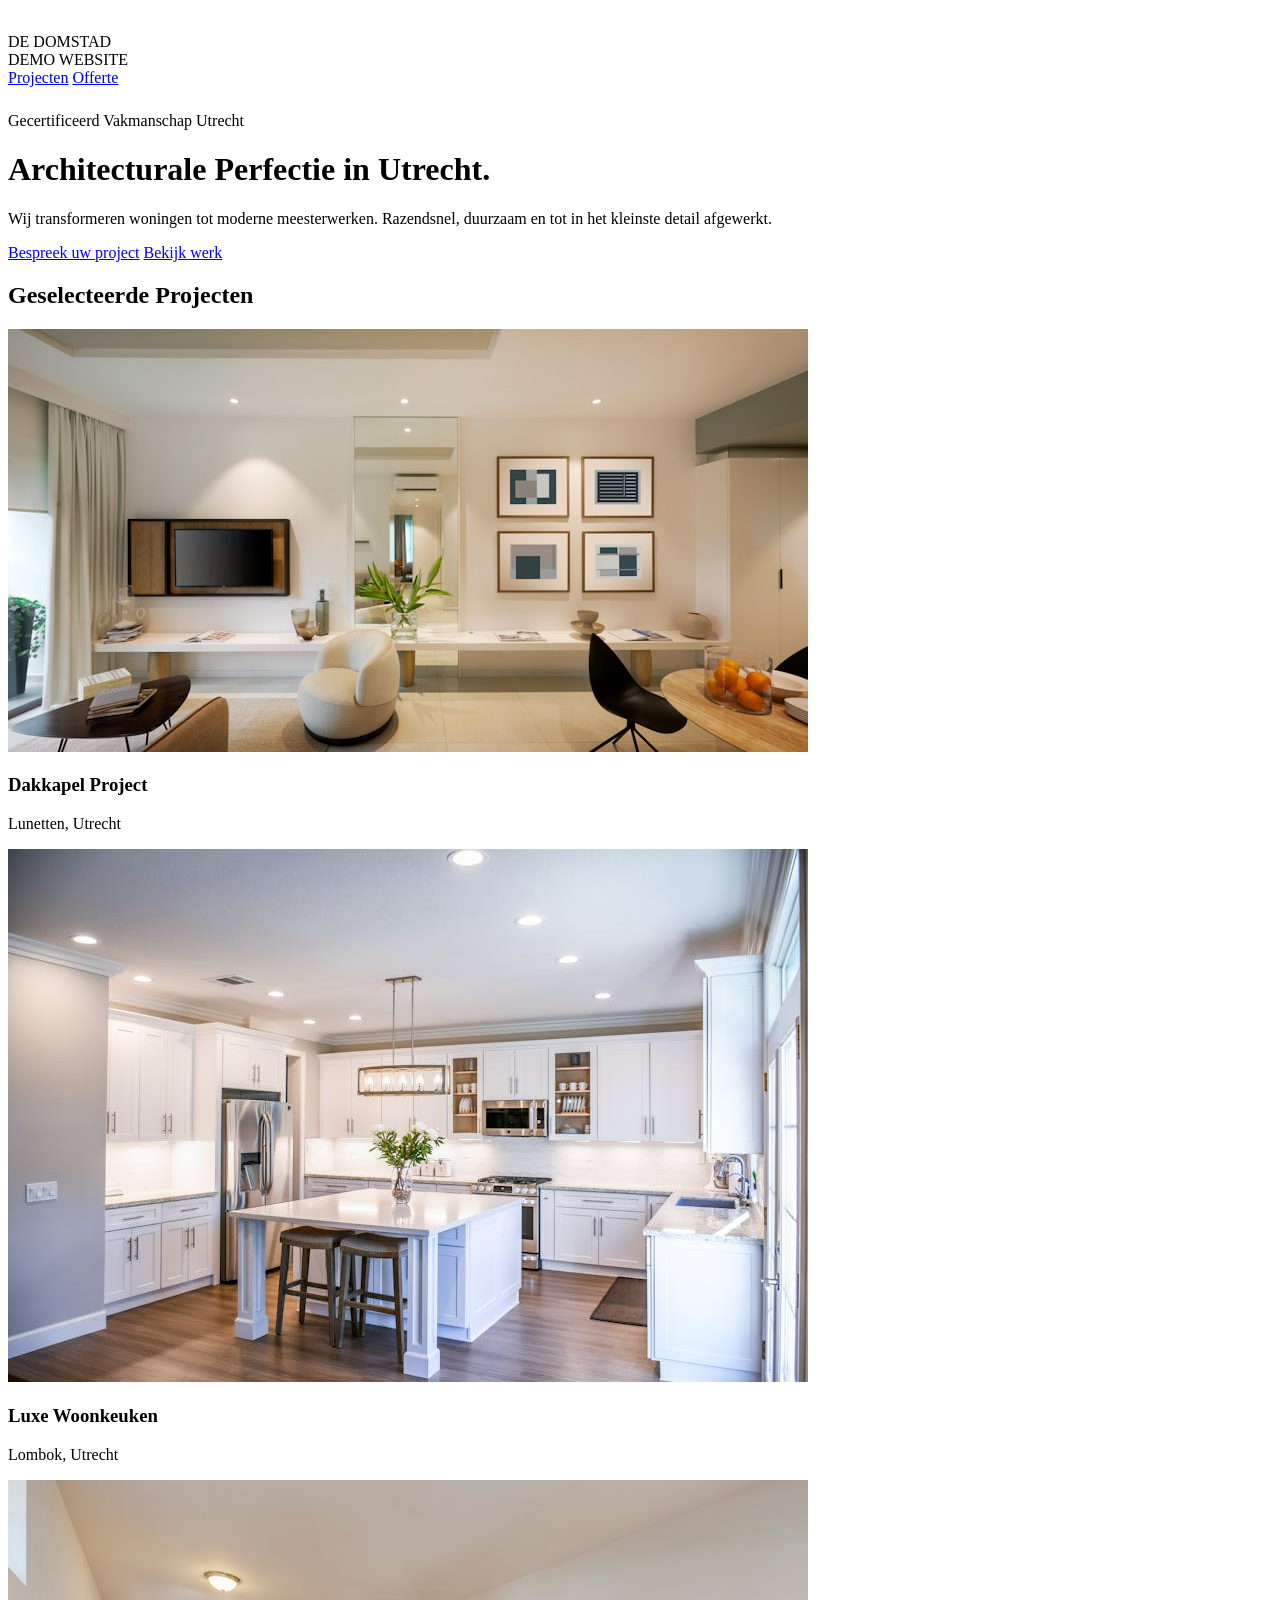
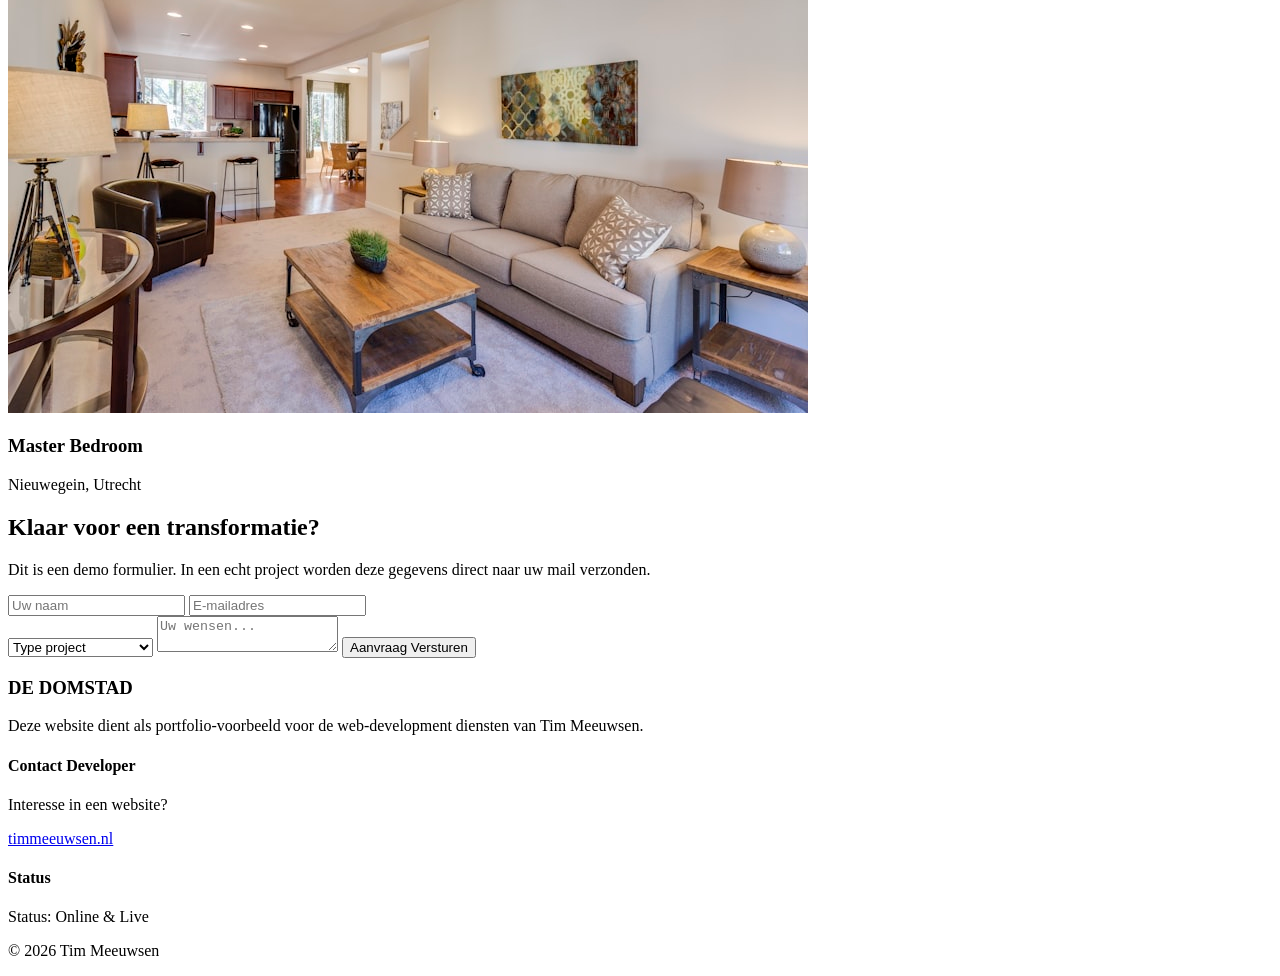
==== demo/index.html @ 6746caf5 "Update index.html" ====
<!DOCTYPE html>
<html lang="nl">
<head>
    <meta charset="UTF-8">
    <meta name="viewport" content="width=device-width, initial-scale=1.0">
    <title>DEMO | Bouwbedrijf De Domstad - Realisatie door Tim Meeuwsen</title>
    <link rel="stylesheet" href="./css/style.css">
    <link href="https://fonts.googleapis.com/css2?family=Inter:wght@300;400;600;700;900&display=swap" rel="stylesheet">
</head>
<body>

    <nav class="navbar" id="main-nav">
        <div class="container navbar-container">
            <div class="logo-wrapper">
                <div class="logo">DE <span>DOMSTAD</span></div>
                <span class="demo-badge">DEMO WEBSITE</span>
            </div>
            <div class="nav-links">
                <a href="#projecten">Projecten</a>
                <a href="#contact" class="btn-small-nav">Offerte</a>
            </div>
        </div>
    </nav>

    <header class="hero">
        <div class="hero-overlay"></div>
        <div class="container hero-content">
            <div class="glass-card">
                <div class="quality-tag">Gecertificeerd Vakmanschap Utrecht</div>
                <h1>Architecturale <span>Perfectie</span> in Utrecht.</h1>
                <p>Wij transformeren woningen tot moderne meesterwerken. Razendsnel, duurzaam en tot in het kleinste detail afgewerkt.</p>
                <div class="cta-wrapper">
                    <a href="#contact" class="btn-main">Bespreek uw project</a>
                    <a href="#projecten" class="btn-sub">Bekijk werk</a>
                </div>
            </div>
        </div>
    </header>

    <main class="container">
        <section id="projecten" class="section">
            <h2 class="section-title">Geselecteerde Projecten</h2>
            <div class="gallery-grid">
                <div class="project-card">
                    <div class="img-wrapper">
                        <img src="img/photo-1628592102751-ba83b0314276.jpeg" alt="Dakkapel project">
                    </div>
                    <div class="project-info">
                        <h3>Dakkapel Project</h3>
                        <p>Lunetten, Utrecht</p>
                    </div>
                </div>
                <div class="project-card">
                    <div class="img-wrapper">
                        <img src="img/pexels-photo-2724748.jpeg" alt="Luxe woonkeuken">
                    </div>
                    <div class="project-info">
                        <h3>Luxe Woonkeuken</h3>
                        <p>Lombok, Utrecht</p>
                    </div>
                </div>
                <div class="project-card">
                    <div class="img-wrapper">
                        <img src="img/photo-1560185127-6ed189bf02f4.jpeg" alt="Master bedroom">
                    </div>
                    <div class="project-info">
                        <h3>Master Bedroom</h3>
                        <p>Nieuwegein, Utrecht</p>
                    </div>
                </div>
            </div>
        </section>
    </main>

    <section id="contact" class="contact-section">
        <div class="container">
            <div class="contact-grid">
                <div class="contact-text">
                    <h2>Klaar voor een <span>transformatie</span>?</h2>
                    <p>Dit is een demo formulier. In een echt project worden deze gegevens direct naar uw mail verzonden.</p>
                </div>
                <form class="pro-form">
                    <div class="form-group-row">
                        <input type="text" placeholder="Uw naam" required>
                        <input type="email" placeholder="E-mailadres" required>
                    </div>
                    <select required>
                        <option value="">Type project</option>
                        <option value="renovatie">Complete Renovatie</option>
                        <option value="aanbouw">Aanbouw / Dakkapel</option>
                    </select>
                    <textarea placeholder="Uw wensen..."></textarea>
                    <button type="submit" class="btn-submit">Aanvraag Versturen</button>
                </form>
            </div>
        </div>
    </section>

    <footer class="main-footer">
        <div class="container footer-grid">
            <div class="footer-logo">
                <h3>DE <span>DOMSTAD</span></h3>
                <p>Deze website dient als portfolio-voorbeeld voor de web-development diensten van Tim Meeuwsen.</p>
            </div>
            <div class="footer-contact">
                <h4>Contact Developer</h4>
                <p>Interesse in een website?</p>
                <a href="https://timmeeuwsen.nl" class="footer-link">timmeeuwsen.nl</a>
            </div>
            <div class="footer-legal">
                <h4>Status</h4>
                <p>Status: <span style="color: var(--primary);">Online & Live</span></p>
                <p>&copy; 2026 Tim Meeuwsen</p>
            </div>
        </div>
    </footer>

    <script src="script.js"></script>
</body>
</html>
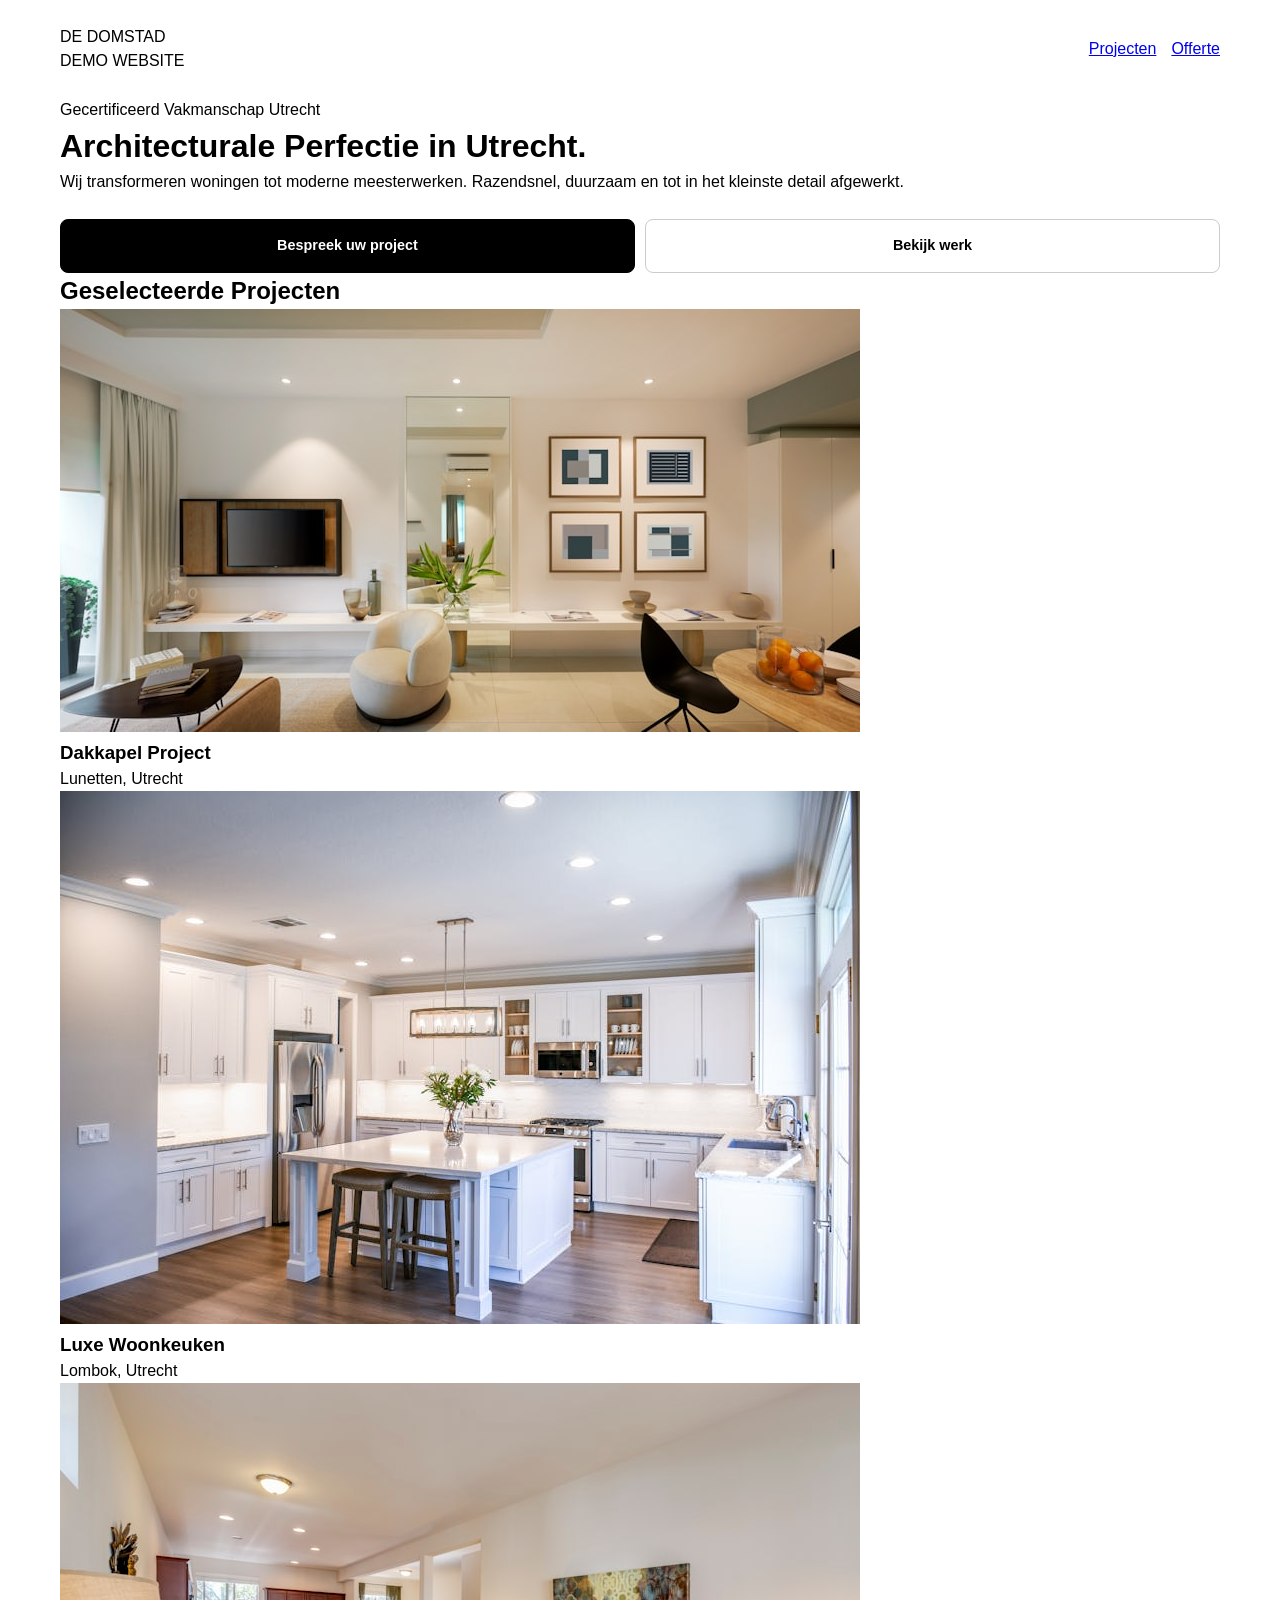
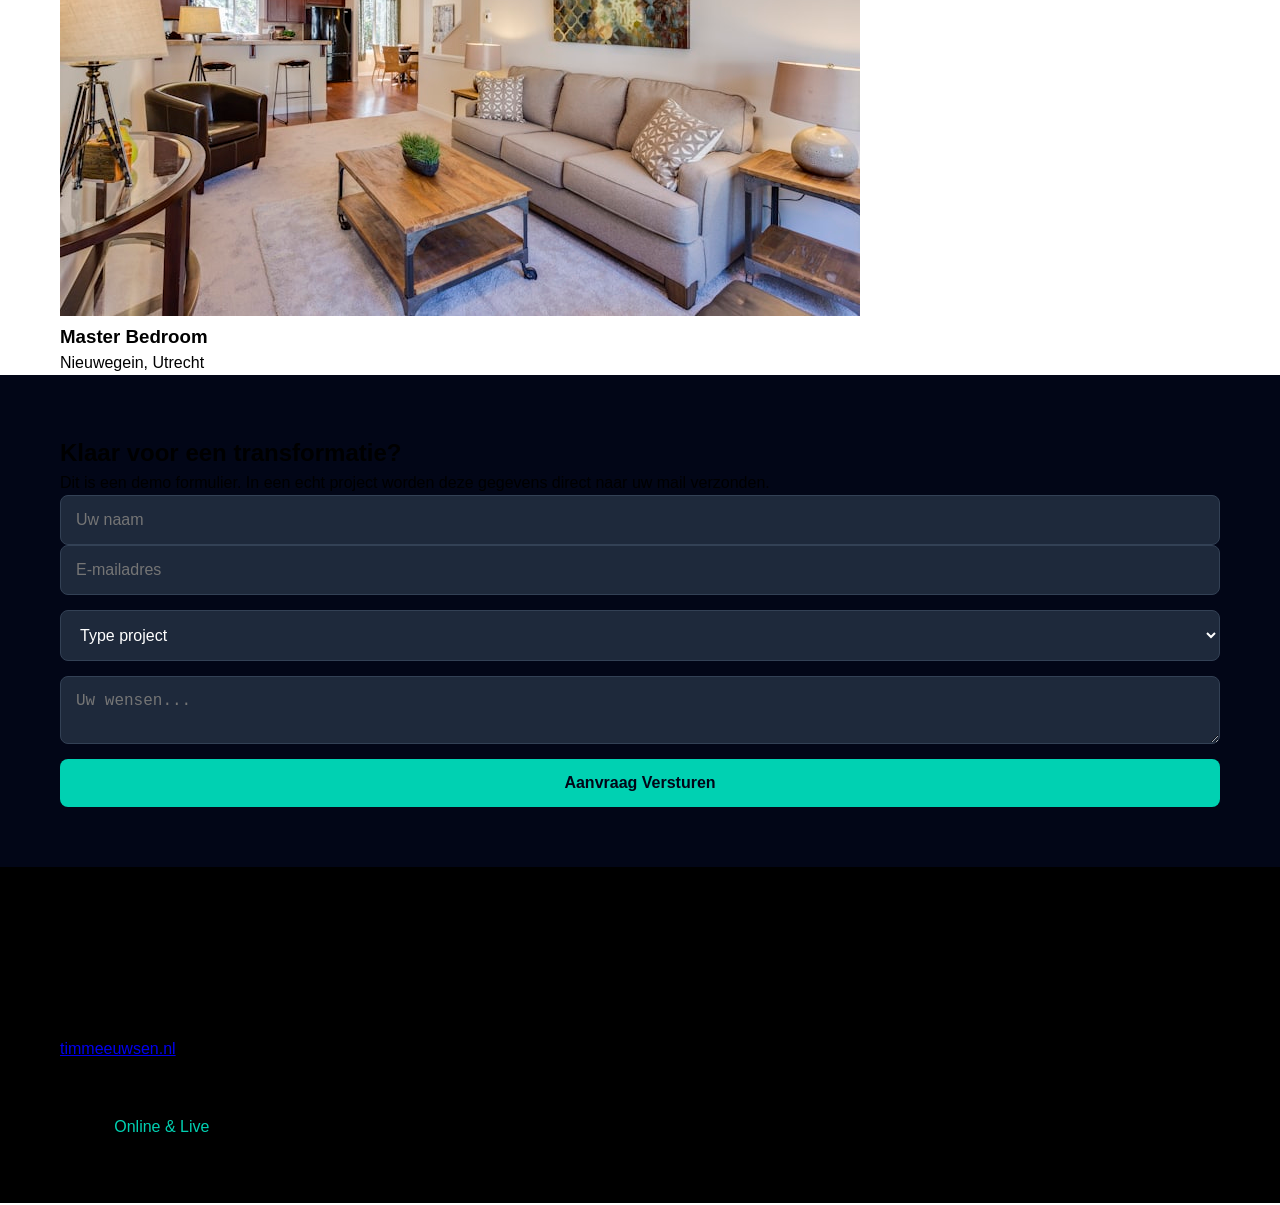
==== commit 6c744753: "Update index.html" ====
--- a/demo/index.html
+++ b/demo/index.html
@@ -4,7 +4,7 @@
     <meta charset="UTF-8">
     <meta name="viewport" content="width=device-width, initial-scale=1.0">
     <title>DEMO | Bouwbedrijf De Domstad - Realisatie door Tim Meeuwsen</title>
-    <link rel="stylesheet" href="./css/style.css">
+    <link rel="stylesheet" href="style.css">
     <link href="https://fonts.googleapis.com/css2?family=Inter:wght@300;400;600;700;900&display=swap" rel="stylesheet">
 </head>
 <body>
--- a/demo/style.css
+++ b/demo/style.css
@@ -0,0 +1,168 @@
+/* DEFINITIEVE FIX - DE DOMSTAD 
+   Opgelost: Alignment rechts, Overlappende menu-items, Button overflow
+*/
+
+:root {
+    --primary: #00d1b2;
+    --dark: #0f172a;
+    --darker: #020617;
+    --white: #ffffff;
+    --gray: #64748b;
+}
+
+/* 1. FORCEER BOX-MODEL */
+* { 
+    box-sizing: border-box !important; 
+    margin: 0; 
+    padding: 0; 
+}
+
+html, body {
+    width: 100%;
+    overflow-x: hidden; /* ABSOLUUT NODIG tegen die rechterkant-kieren */
+    -webkit-text-size-adjust: 100%;
+}
+
+body {
+    font-family: 'Inter', sans-serif;
+    line-height: 1.5;
+}
+
+.container {
+    width: 100%;
+    max-width: 1200px;
+    margin: 0 auto;
+    padding: 0 20px; /* Veilige marges */
+}
+
+/* 2. NAVBAR FIX (Geen overlapping meer) */
+.navbar {
+    width: 100%;
+    padding: 20px 0;
+    position: relative;
+    z-index: 1000;
+}
+
+.navbar-container {
+    display: flex;
+    justify-content: space-between;
+    align-items: center;
+    flex-wrap: wrap; /* Laat items zakken als het niet past */
+}
+
+.logo-wrapper {
+    flex: 1;
+}
+
+.nav-links {
+    display: flex;
+    gap: 15px;
+    align-items: center;
+}
+
+/* 3. HERO BUTTONS FIX (Screenshots) */
+.cta-wrapper {
+    display: flex;
+    gap: 10px;
+    justify-content: center;
+    margin-top: 25px;
+    width: 100%;
+}
+
+.btn-main, .btn-sub {
+    flex: 1; /* Zorgt dat ze op desktop even groot zijn */
+    text-align: center;
+    padding: 15px 20px;
+    border-radius: 8px;
+    font-weight: 700;
+    text-decoration: none;
+    font-size: 0.9rem;
+    white-space: nowrap; /* Voorkomt dat tekst binnen de knop afbreekt */
+}
+
+.btn-main { background: #000; color: #fff; border: 1px solid #000; }
+.btn-sub { background: #fff; color: #000; border: 1px solid #ccc; }
+
+/* 4. FORMULIER ALIGNMENT FIX */
+.contact-section {
+    width: 100%;
+    background: var(--darker);
+    padding: 60px 0;
+}
+
+.pro-form {
+    width: 100%;
+    display: flex;
+    flex-direction: column;
+    gap: 15px;
+}
+
+/* Velden forceer binnen scherm */
+.pro-form input, 
+.pro-form select, 
+.pro-form textarea, 
+.btn-submit {
+    width: 100% !important;
+    max-width: 100%;
+    padding: 15px;
+    border-radius: 8px;
+    border: 1px solid #334155;
+    background: #1e293b;
+    color: #fff;
+    font-size: 1rem;
+    display: block;
+}
+
+.btn-submit {
+    background: var(--primary);
+    color: var(--darker);
+    border: none;
+    font-weight: 800;
+    cursor: pointer;
+}
+
+/* 5. MOBIEL SPECIFIEK (DIT FIXT DE SCREENSHOTS) */
+@media (max-width: 768px) {
+    /* Navbar bovenin uit elkaar trekken */
+    .nav-links {
+        margin-top: 15px;
+        width: 100%;
+        justify-content: flex-start;
+        gap: 20px;
+    }
+
+    /* Knoppen onder elkaar op mobiel zodat ze niet uitsteken */
+    .cta-wrapper {
+        flex-direction: column;
+    }
+
+    .btn-main, .btn-sub {
+        width: 100%;
+        flex: none;
+    }
+
+    /* Formulier koppen fix */
+    .contact-text h2 {
+        font-size: 2.2rem !important;
+        margin-bottom: 15px;
+    }
+
+    .form-group-row {
+        display: flex;
+        flex-direction: column;
+        gap: 15px;
+    }
+}
+
+/* Footer Fix */
+.main-footer {
+    background: #000;
+    padding: 40px 20px;
+}
+
+.footer-grid {
+    display: flex;
+    flex-direction: column;
+    gap: 30px;
+    text-align: left;
+}
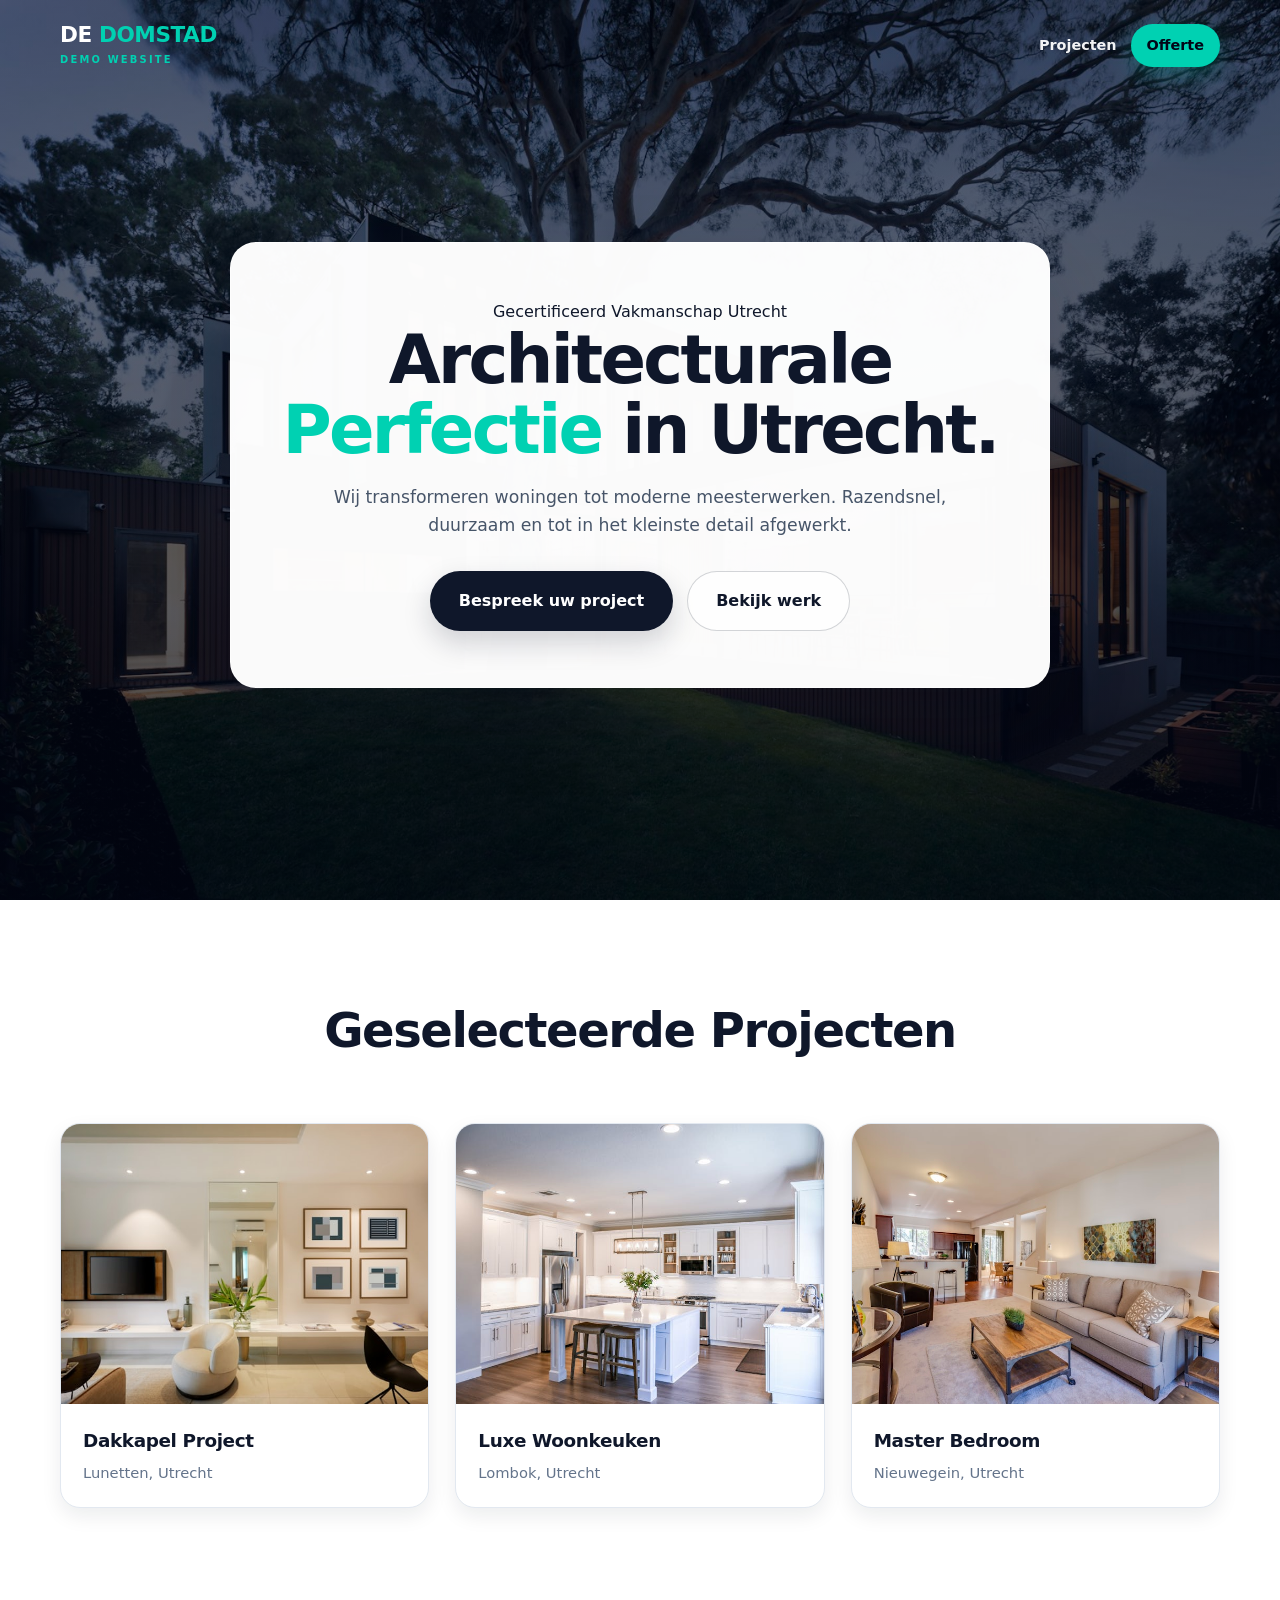
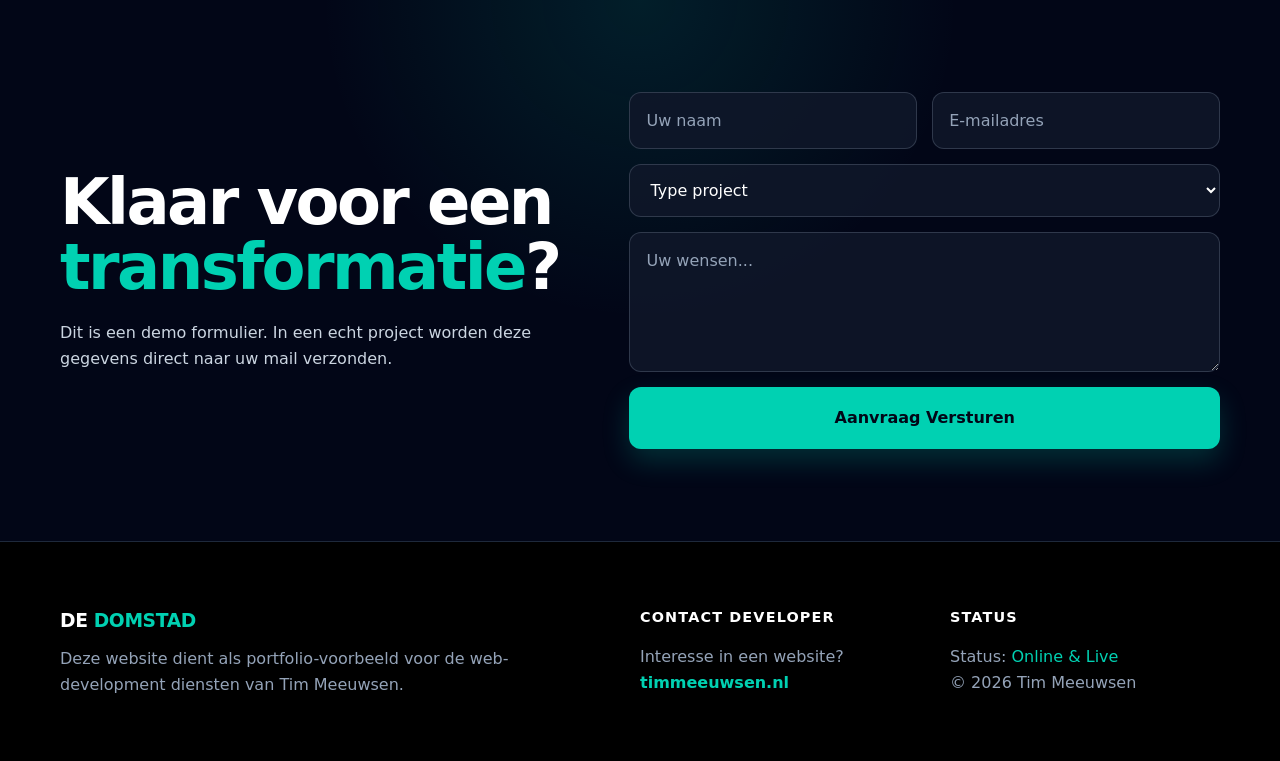
==== commit c23cf088: "Update index.html" ====
--- a/demo/index.html
+++ b/demo/index.html
@@ -113,8 +113,5 @@
                 <p>&copy; 2026 Tim Meeuwsen</p>
             </div>
         </div>
-    </footer>
-
-    <script src="script.js"></script>
 </body>
 </html>
--- a/demo/style.css
+++ b/demo/style.css
@@ -1,168 +1,541 @@
-/* DEFINITIEVE FIX - DE DOMSTAD 
-   Opgelost: Alignment rechts, Overlappende menu-items, Button overflow
+/* BOUWBEDRIJF DE DOMSTAD - PREMIUM CSS
+   Design door: Tim Meeuwsen
 */
 
+/* 1. VARIABELEN */
 :root {
-    --primary: #00d1b2;
-    --dark: #0f172a;
-    --darker: #020617;
-    --white: #ffffff;
-    --gray: #64748b;
-}
-
-/* 1. FORCEER BOX-MODEL */
-* { 
-    box-sizing: border-box !important; 
-    margin: 0; 
-    padding: 0; 
-}
-
-html, body {
+  --primary: #00d1b2;
+  --primary-dark: #00b39c;
+  --dark: #0f172a;
+  --darker: #020617;
+  --white: #ffffff;
+  --gray: #64748b;
+  --light-bg: #f8fafc;
+  --border: #e2e8f0;
+  --shadow-sm: 0 8px 20px rgba(15, 23, 42, 0.08);
+  --shadow-md: 0 16px 40px rgba(15, 23, 42, 0.12);
+  --shadow-lg: 0 30px 80px rgba(15, 23, 42, 0.18);
+  --radius: 18px;
+}
+
+/* 2. RESET & BASIS */
+* {
+  box-sizing: border-box;
+  margin: 0;
+  padding: 0;
+  scroll-behavior: smooth;
+}
+
+html {
+  overflow-x: hidden;
+}
+
+body {
+  font-family: 'Inter', system-ui, -apple-system, BlinkMacSystemFont, 'Segoe UI', sans-serif;
+  color: var(--dark);
+  line-height: 1.6;
+  background: var(--white);
+  overflow-x: hidden;
+  width: 100%;
+  -webkit-font-smoothing: antialiased;
+  text-rendering: optimizeLegibility;
+}
+
+img {
+  display: block;
+  max-width: 100%;
+}
+
+a {
+  color: inherit;
+  text-decoration: none;
+}
+
+button,
+input,
+select,
+textarea {
+  font: inherit;
+}
+
+.container {
+  max-width: 1200px;
+  margin: 0 auto;
+  padding: 0 20px;
+  width: 100%;
+}
+
+/* 3. NAVBAR */
+.navbar {
+  position: absolute;
+  top: 0;
+  left: 0;
+  width: 100%;
+  z-index: 100;
+  padding: 24px 0;
+}
+
+.navbar-container {
+  display: flex;
+  justify-content: space-between;
+  align-items: center;
+  gap: 20px;
+}
+
+.logo {
+  font-weight: 900;
+  font-size: 1.35rem;
+  color: var(--white);
+  line-height: 1;
+  letter-spacing: -0.02em;
+}
+
+.logo span {
+  color: var(--primary);
+}
+
+.demo-badge {
+  font-size: 0.62rem;
+  color: var(--primary);
+  font-weight: 900;
+  letter-spacing: 2.2px;
+  display: block;
+  margin-top: 6px;
+  text-transform: uppercase;
+}
+
+.nav-links {
+  display: flex;
+  align-items: center;
+  gap: 14px;
+}
+
+.nav-links a {
+  text-decoration: none;
+  color: rgba(255, 255, 255, 0.95);
+  font-weight: 600;
+  font-size: 0.9rem;
+  transition: 0.25s ease;
+}
+
+.nav-links a:hover {
+  color: var(--primary);
+}
+
+.btn-small-nav {
+  background: var(--primary);
+  color: var(--darker) !important;
+  padding: 10px 16px;
+  border-radius: 999px;
+  box-shadow: 0 8px 24px rgba(0, 209, 178, 0.25);
+}
+
+.btn-small-nav:hover {
+  background: #3bf0d3;
+  transform: translateY(-1px);
+}
+
+/* 4. HERO */
+.hero {
+  min-height: 100vh;
+  background: url('img/photo-1600585154340-be6161a56a0c.jpeg') center/cover no-repeat;
+  display: flex;
+  align-items: center;
+  justify-content: center;
+  position: relative;
+  width: 100%;
+  isolation: isolate;
+  padding-top: 90px;
+  padding-bottom: 60px;
+}
+
+.hero::after {
+  content: "";
+  position: absolute;
+  inset: 0;
+  background:
+    linear-gradient(180deg, rgba(2, 6, 23, 0.45), rgba(2, 6, 23, 0.65)),
+    linear-gradient(135deg, rgba(0, 0, 0, 0.12), rgba(0, 0, 0, 0.25));
+  z-index: 1;
+}
+
+.glass-card {
+  position: relative;
+  z-index: 2;
+  background: rgba(255, 255, 255, 0.98);
+  padding: 56px 34px;
+  border-radius: 26px;
+  max-width: 820px;
+  width: calc(100% - 40px);
+  text-align: center;
+  box-shadow: var(--shadow-lg);
+  border: 1px solid rgba(255, 255, 255, 0.45);
+  margin: 0 auto;
+}
+
+h1 {
+  font-size: clamp(2.2rem, 7vw, 4.2rem);
+  line-height: 1.05;
+  margin-bottom: 18px;
+  font-weight: 900;
+  letter-spacing: -0.04em;
+}
+
+h1 span {
+  color: var(--primary);
+}
+
+.hero p {
+  color: #475569;
+  margin-bottom: 32px;
+  font-size: 1.08rem;
+  max-width: 60ch;
+  margin-left: auto;
+  margin-right: auto;
+}
+
+/* 5. CTA BUTTONS */
+.cta-wrapper {
+  display: flex;
+  gap: 14px;
+  justify-content: center;
+  flex-wrap: wrap;
+}
+
+.btn-main,
+.btn-sub {
+  padding: 16px 28px;
+  border-radius: 999px;
+  font-weight: 800;
+  text-decoration: none;
+  transition: 0.25s ease;
+  display: inline-flex;
+  align-items: center;
+  justify-content: center;
+  min-height: 54px;
+}
+
+.btn-main {
+  background: var(--dark);
+  color: white;
+  border: 1px solid transparent;
+  box-shadow: 0 12px 28px rgba(15, 23, 42, 0.18);
+}
+
+.btn-main:hover {
+  transform: translateY(-2px);
+  background: #111c35;
+}
+
+.btn-sub {
+  border: 1.5px solid rgba(15, 23, 42, 0.18);
+  color: var(--dark);
+  background: rgba(255, 255, 255, 0.75);
+}
+
+.btn-sub:hover {
+  transform: translateY(-2px);
+  border-color: var(--dark);
+  background: rgba(255, 255, 255, 0.95);
+}
+
+/* 6. SECTIES */
+.section {
+  padding: 92px 0;
+}
+
+.section:nth-child(even) {
+  background: var(--light-bg);
+}
+
+.section-title {
+  text-align: center;
+  font-size: clamp(2rem, 4vw, 3rem);
+  font-weight: 900;
+  margin-bottom: 54px;
+  letter-spacing: -0.03em;
+}
+
+/* 7. PROJECT GALLERY */
+.gallery-grid {
+  display: grid;
+  grid-template-columns: repeat(3, 1fr);
+  gap: 26px;
+}
+
+.project-card {
+  background: var(--white);
+  border-radius: 20px;
+  overflow: hidden;
+  box-shadow: var(--shadow-sm);
+  border: 1px solid var(--border);
+  transition: transform 0.28s ease, box-shadow 0.28s ease;
+}
+
+.project-card:hover {
+  transform: translateY(-6px);
+  box-shadow: var(--shadow-md);
+}
+
+.img-wrapper {
+  overflow: hidden;
+}
+
+.img-wrapper img {
+  width: 100%;
+  height: 280px;
+  object-fit: cover;
+  transition: transform 0.4s ease;
+}
+
+.project-card:hover .img-wrapper img {
+  transform: scale(1.05);
+}
+
+.project-info {
+  padding: 22px;
+}
+
+.project-info h3 {
+  font-size: 1.15rem;
+  font-weight: 850;
+  margin-bottom: 6px;
+  letter-spacing: -0.02em;
+}
+
+.project-info p {
+  color: var(--gray);
+  font-size: 0.92rem;
+}
+
+/* 8. CONTACT */
+.contact-section {
+  background:
+    radial-gradient(circle at top, rgba(0, 209, 178, 0.12), transparent 38%),
+    var(--darker);
+  color: var(--white);
+  padding: 92px 0;
+  width: 100%;
+}
+
+.contact-grid {
+  display: grid;
+  grid-template-columns: 1fr 1.15fr;
+  gap: 56px;
+  align-items: center;
+}
+
+.contact-text h2 {
+  font-size: clamp(2.2rem, 5vw, 4rem);
+  font-weight: 900;
+  line-height: 1.02;
+  margin-bottom: 20px;
+  letter-spacing: -0.04em;
+}
+
+.contact-text h2 span {
+  color: var(--primary);
+}
+
+.contact-text p {
+  color: #cbd5e1;
+  max-width: 56ch;
+}
+
+.pro-form {
+  display: flex;
+  flex-direction: column;
+  gap: 15px;
+  width: 100%;
+}
+
+.form-group-row {
+  display: grid;
+  grid-template-columns: 1fr 1fr;
+  gap: 15px;
+}
+
+.pro-form input,
+.pro-form select,
+.pro-form textarea {
+  background: rgba(15, 23, 42, 0.88);
+  border: 1px solid rgba(148, 163, 184, 0.25);
+  padding: 15px 16px;
+  border-radius: 12px;
+  color: white;
+  font-size: 1rem;
+  width: 100%;
+  outline: none;
+  transition: 0.2s ease;
+}
+
+.pro-form input::placeholder,
+.pro-form textarea::placeholder {
+  color: #94a3b8;
+}
+
+.pro-form input:focus,
+.pro-form select:focus,
+.pro-form textarea:focus {
+  border-color: var(--primary);
+  box-shadow: 0 0 0 4px rgba(0, 209, 178, 0.12);
+}
+
+.pro-form textarea {
+  min-height: 140px;
+  resize: vertical;
+}
+
+.btn-submit {
+  background: var(--primary);
+  color: var(--darker);
+  border: none;
+  padding: 18px 20px;
+  border-radius: 12px;
+  font-weight: 900;
+  cursor: pointer;
+  font-size: 1rem;
+  transition: 0.25s ease;
+  box-shadow: 0 12px 28px rgba(0, 209, 178, 0.2);
+}
+
+.btn-submit:hover {
+  transform: translateY(-2px);
+  background: #3bf0d3;
+}
+
+/* 9. FOOTER */
+.main-footer {
+  background: #000;
+  color: #94a3b8;
+  padding: 64px 0;
+  border-top: 1px solid #1e293b;
+}
+
+.footer-grid {
+  display: grid;
+  grid-template-columns: 2fr 1fr 1fr;
+  gap: 40px;
+}
+
+.footer-logo h3 {
+  color: white;
+  font-weight: 900;
+  margin-bottom: 10px;
+  letter-spacing: -0.02em;
+}
+
+.footer-logo h3 span {
+  color: var(--primary);
+}
+
+.main-footer h4 {
+  color: white;
+  margin-bottom: 15px;
+  font-size: 0.9rem;
+  text-transform: uppercase;
+  letter-spacing: 0.08em;
+}
+
+.footer-link {
+  color: var(--primary);
+  text-decoration: none;
+  font-weight: 700;
+  transition: 0.2s ease;
+}
+
+.footer-link:hover {
+  color: #3bf0d3;
+}
+
+/* 10. RESPONSIVE */
+@media (max-width: 1024px) {
+  .gallery-grid {
+    grid-template-columns: repeat(2, 1fr);
+  }
+
+  .contact-grid {
+    grid-template-columns: 1fr;
+  }
+}
+
+@media (max-width: 768px) {
+  .navbar {
+    padding: 18px 0 26px;
+  }
+
+  .navbar-container {
+    align-items: flex-start;
+  }
+
+  .nav-links {
+    display: flex;
+    align-items: center;
+    gap: 12px;
+    padding-bottom: 14px;
+    flex-wrap: wrap;
+    justify-content: flex-end;
+  }
+
+  .nav-links a:not(.btn-small-nav) {
+    display: none;
+  }
+
+  .nav-links .btn-small-nav {
+    display: inline-flex;
+  }
+
+  .hero {
+    background-position: 75% center;
+    min-height: 92vh;
+    padding-top: 120px;
+    padding-bottom: 40px;
+  }
+
+  .glass-card {
+    padding: 38px 22px;
+    border-radius: 22px;
+    width: calc(100% - 24px);
+  }
+
+  .cta-wrapper {
+    flex-direction: column;
     width: 100%;
-    overflow-x: hidden; /* ABSOLUUT NODIG tegen die rechterkant-kieren */
-    -webkit-text-size-adjust: 100%;
-}
-
-body {
-    font-family: 'Inter', sans-serif;
-    line-height: 1.5;
-}
-
-.container {
+  }
+
+  .btn-main,
+  .btn-sub {
     width: 100%;
-    max-width: 1200px;
-    margin: 0 auto;
-    padding: 0 20px; /* Veilige marges */
-}
-
-/* 2. NAVBAR FIX (Geen overlapping meer) */
-.navbar {
-    width: 100%;
-    padding: 20px 0;
-    position: relative;
-    z-index: 1000;
-}
-
-.navbar-container {
-    display: flex;
-    justify-content: space-between;
-    align-items: center;
-    flex-wrap: wrap; /* Laat items zakken als het niet past */
-}
-
-.logo-wrapper {
-    flex: 1;
-}
-
-.nav-links {
-    display: flex;
-    gap: 15px;
-    align-items: center;
-}
-
-/* 3. HERO BUTTONS FIX (Screenshots) */
-.cta-wrapper {
-    display: flex;
-    gap: 10px;
-    justify-content: center;
-    margin-top: 25px;
-    width: 100%;
-}
-
-.btn-main, .btn-sub {
-    flex: 1; /* Zorgt dat ze op desktop even groot zijn */
-    text-align: center;
-    padding: 15px 20px;
-    border-radius: 8px;
-    font-weight: 700;
-    text-decoration: none;
-    font-size: 0.9rem;
-    white-space: nowrap; /* Voorkomt dat tekst binnen de knop afbreekt */
-}
-
-.btn-main { background: #000; color: #fff; border: 1px solid #000; }
-.btn-sub { background: #fff; color: #000; border: 1px solid #ccc; }
-
-/* 4. FORMULIER ALIGNMENT FIX */
-.contact-section {
-    width: 100%;
-    background: var(--darker);
-    padding: 60px 0;
-}
-
-.pro-form {
-    width: 100%;
-    display: flex;
-    flex-direction: column;
-    gap: 15px;
-}
-
-/* Velden forceer binnen scherm */
-.pro-form input, 
-.pro-form select, 
-.pro-form textarea, 
-.btn-submit {
-    width: 100% !important;
-    max-width: 100%;
-    padding: 15px;
-    border-radius: 8px;
-    border: 1px solid #334155;
-    background: #1e293b;
-    color: #fff;
-    font-size: 1rem;
-    display: block;
-}
-
-.btn-submit {
-    background: var(--primary);
-    color: var(--darker);
-    border: none;
-    font-weight: 800;
-    cursor: pointer;
-}
-
-/* 5. MOBIEL SPECIFIEK (DIT FIXT DE SCREENSHOTS) */
-@media (max-width: 768px) {
-    /* Navbar bovenin uit elkaar trekken */
-    .nav-links {
-        margin-top: 15px;
-        width: 100%;
-        justify-content: flex-start;
-        gap: 20px;
-    }
-
-    /* Knoppen onder elkaar op mobiel zodat ze niet uitsteken */
-    .cta-wrapper {
-        flex-direction: column;
-    }
-
-    .btn-main, .btn-sub {
-        width: 100%;
-        flex: none;
-    }
-
-    /* Formulier koppen fix */
-    .contact-text h2 {
-        font-size: 2.2rem !important;
-        margin-bottom: 15px;
-    }
-
-    .form-group-row {
-        display: flex;
-        flex-direction: column;
-        gap: 15px;
-    }
-}
-
-/* Footer Fix */
-.main-footer {
-    background: #000;
-    padding: 40px 20px;
-}
-
-.footer-grid {
-    display: flex;
-    flex-direction: column;
-    gap: 30px;
+  }
+
+  .gallery-grid {
+    grid-template-columns: 1fr;
+  }
+
+  .form-group-row {
+    grid-template-columns: 1fr;
+  }
+
+  .footer-grid {
+    grid-template-columns: 1fr;
     text-align: left;
-}
+  }
+
+  .section {
+    padding: 72px 0;
+  }
+
+  .section-title {
+    margin-bottom: 34px;
+  }
+}
+
+/* 11. TOEGANKELIJKHEID */
+a:focus-visible,
+button:focus-visible,
+input:focus-visible,
+select:focus-visible,
+textarea:focus-visible {
+  outline: 3px solid rgba(0, 209, 178, 0.45);
+  outline-offset: 3px;
+}
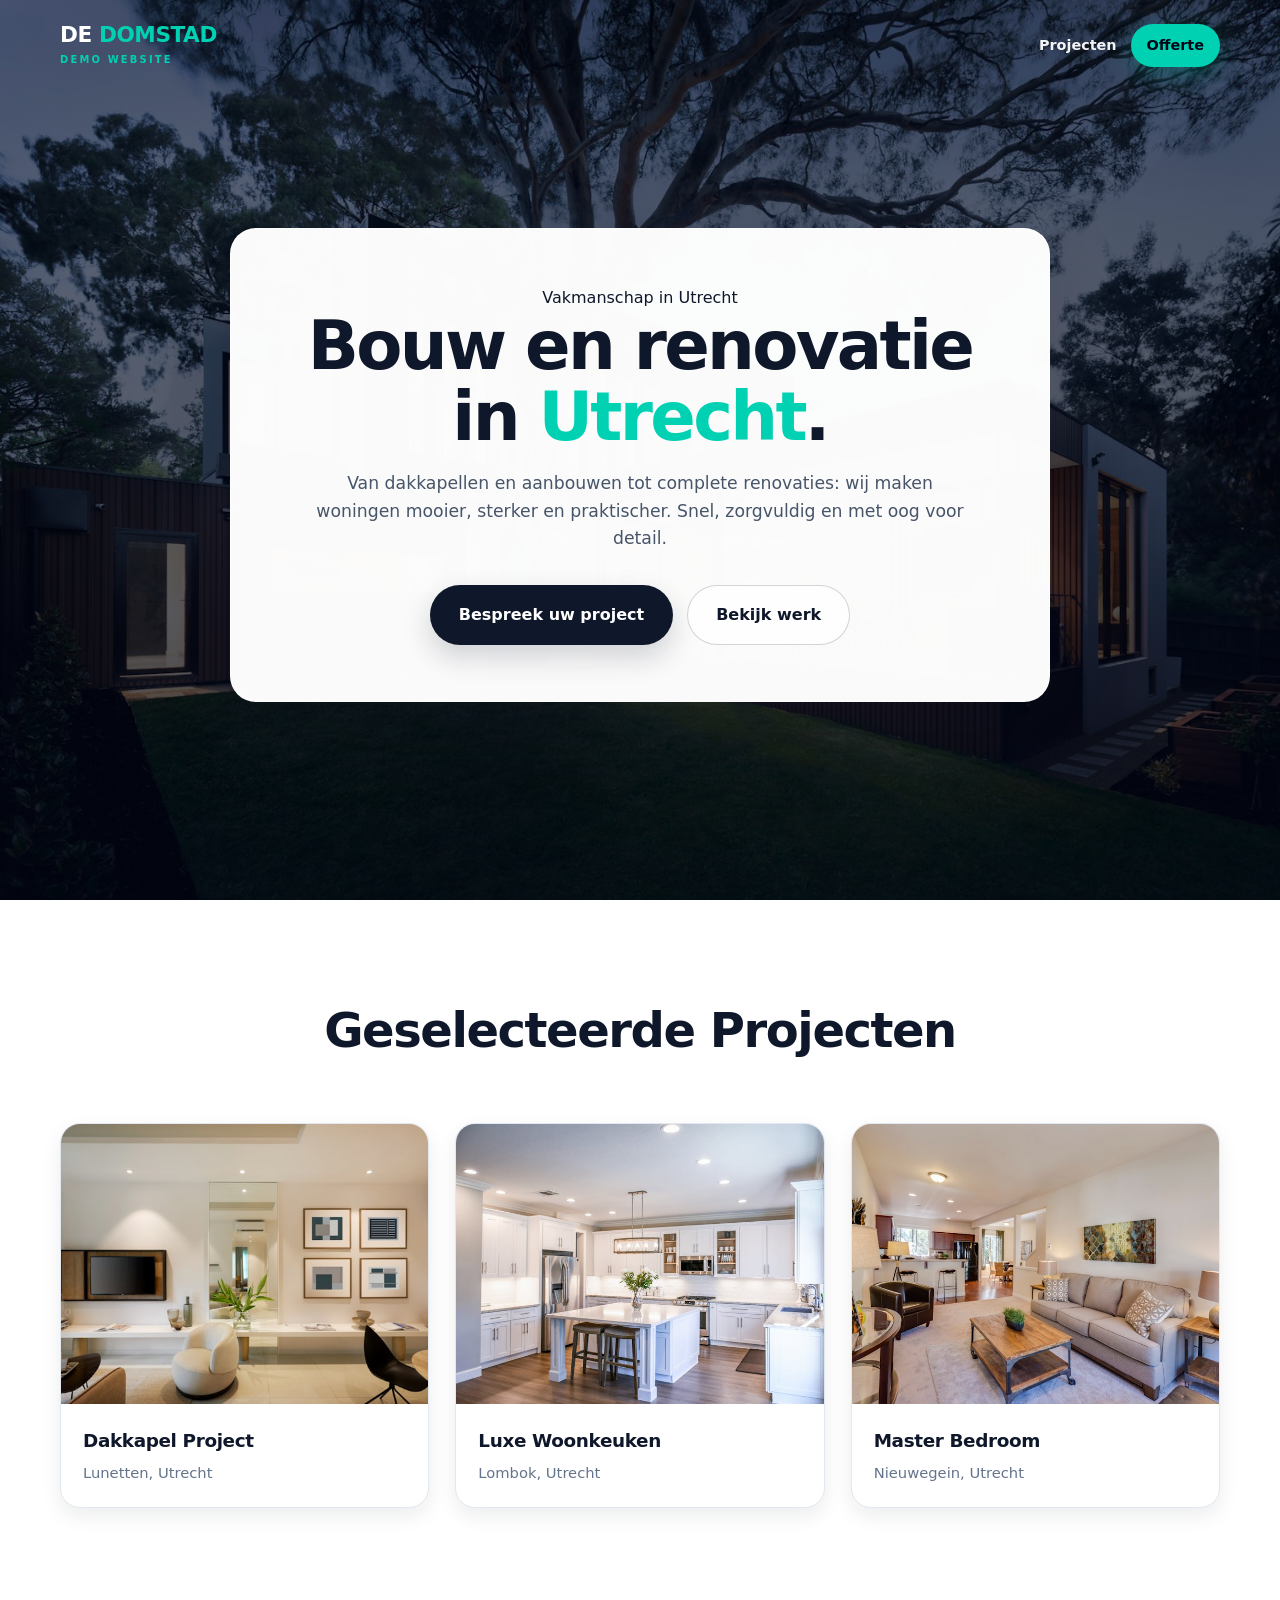
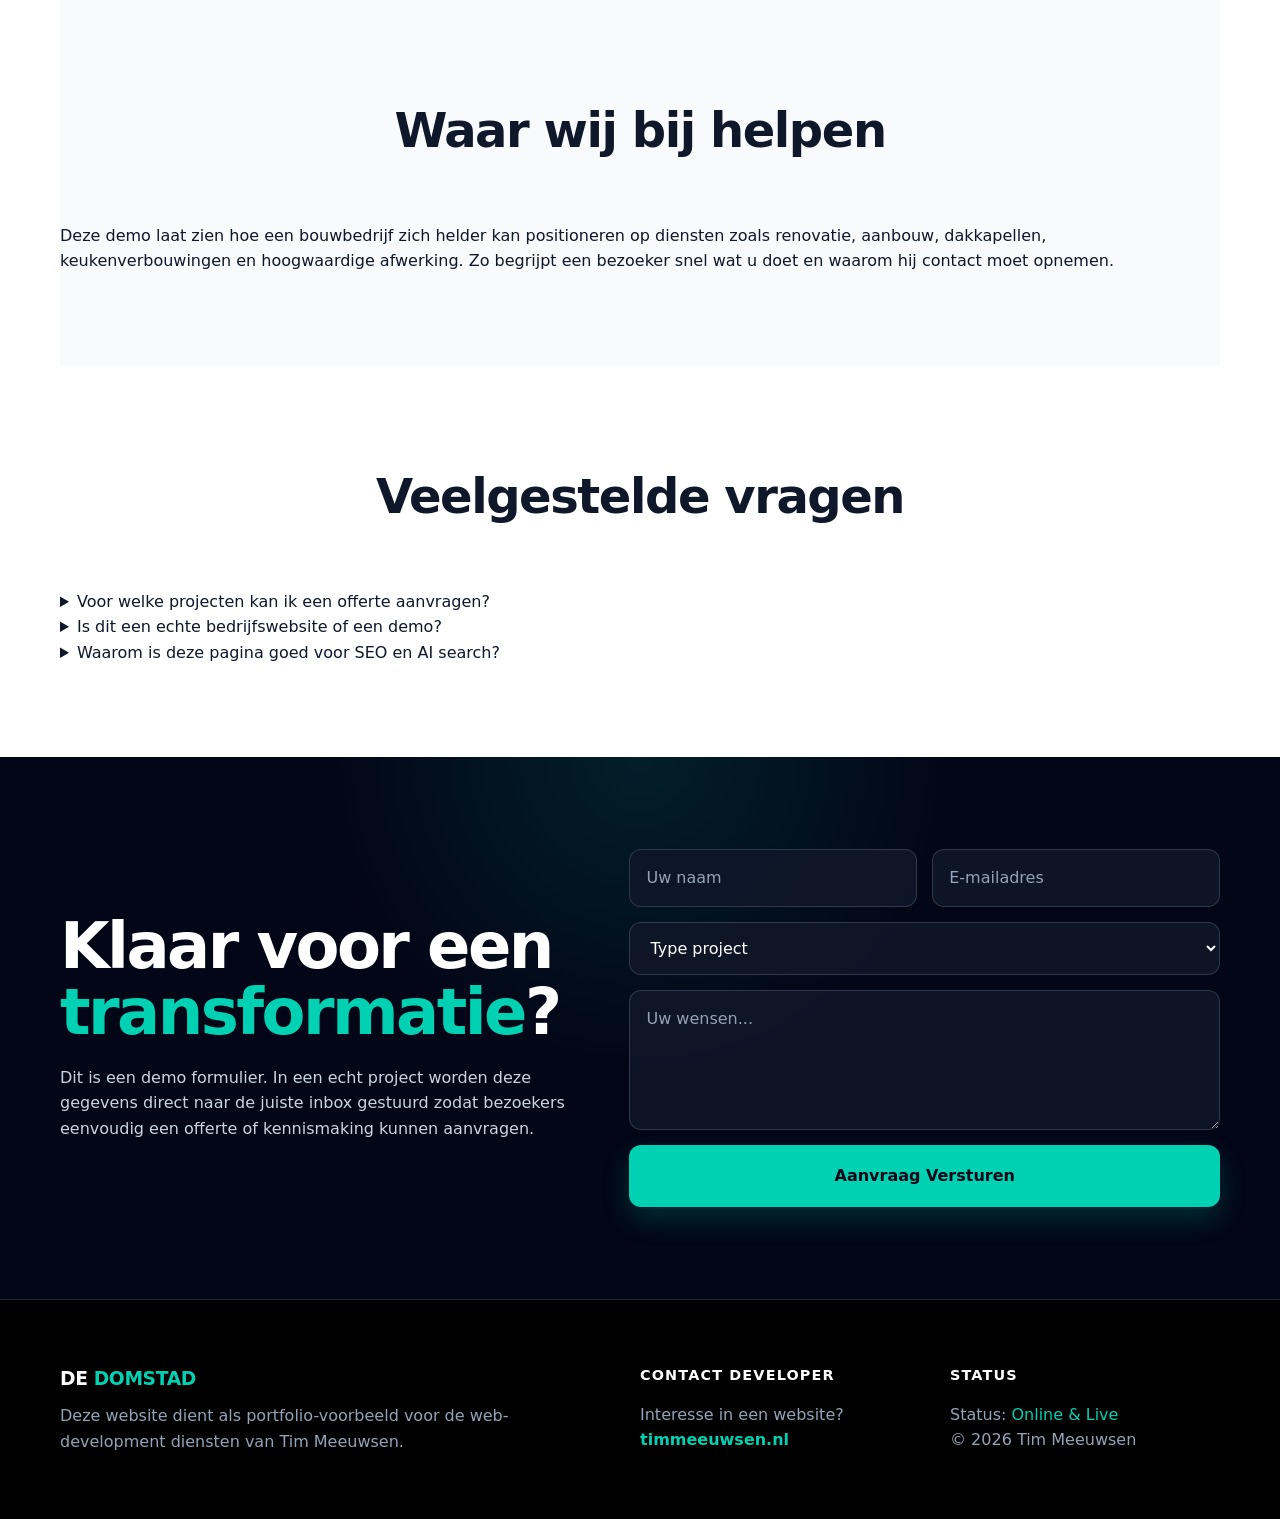
==== commit 918f0170: "Update index.html" ====
--- a/demo/index.html
+++ b/demo/index.html
@@ -3,9 +3,87 @@
 <head>
     <meta charset="UTF-8">
     <meta name="viewport" content="width=device-width, initial-scale=1.0">
-    <title>DEMO | Bouwbedrijf De Domstad - Realisatie door Tim Meeuwsen</title>
+    
+    <title>Bouwbedrijf De Domstad | Renovatie, aanbouw & dakkapel in Utrecht</title>
+    <meta name="description" content="Demo website voor een bouwbedrijf in Utrecht. Renovatie, aanbouw, dakkapel en luxe afwerking. Bekijk geselecteerde projecten en vraag eenvoudig een offerte aan.">
+    <meta name="keywords" content="bouwbedrijf Utrecht, renovatie Utrecht, aanbouw Utrecht, dakkapel Utrecht, verbouwing Utrecht, tim meeuwsen demo">
+    <meta name="author" content="Tim Meeuwsen">
+    <meta name="robots" content="index, follow, max-image-preview:large, max-snippet:-1, max-video-preview:-1">
+    <link rel="canonical" href="https://timmeeuwsen.nl/demo/">
+
+    <meta property="og:type" content="website">
+    <meta property="og:locale" content="nl_NL">
+    <meta property="og:title" content="Bouwbedrijf De Domstad | Renovatie, aanbouw & dakkapel in Utrecht">
+    <meta property="og:description" content="Demo website voor een bouwbedrijf in Utrecht. Bekijk projecten, lees meer over de aanpak en vraag een offerte aan.">
+    <meta property="og:url" content="https://timmeeuwsen.nl/demo/">
+    <meta property="og:image" content="https://timmeeuwsen.nl/demo/img/photo-1600585154340-be6161a56a0c.jpeg">
+
+    <meta name="twitter:card" content="summary_large_image">
+    <meta name="twitter:title" content="Bouwbedrijf De Domstad | Renovatie, aanbouw & dakkapel in Utrecht">
+    <meta name="twitter:description" content="Demo website voor een bouwbedrijf in Utrecht. Bekijk projecten en vraag eenvoudig een offerte aan.">
+    <meta name="twitter:image" content="https://timmeeuwsen.nl/demo/img/photo-1600585154340-be6161a56a0c.jpeg">
+
     <link rel="stylesheet" href="style.css">
     <link href="https://fonts.googleapis.com/css2?family=Inter:wght@300;400;600;700;900&display=swap" rel="stylesheet">
+
+    <script type="application/ld+json">
+    {
+      "@context": "https://schema.org",
+      "@type": "LocalBusiness",
+      "name": "Bouwbedrijf De Domstad",
+      "url": "https://timmeeuwsen.nl/demo/",
+      "image": "https://timmeeuwsen.nl/demo/img/photo-1600585154340-be6161a56a0c.jpeg",
+      "description": "Demo website voor een bouwbedrijf in Utrecht gespecialiseerd in renovatie, aanbouw, dakkapellen en afwerking.",
+      "areaServed": {
+        "@type": "City",
+        "name": "Utrecht"
+      },
+      "address": {
+        "@type": "PostalAddress",
+        "addressLocality": "Utrecht",
+        "addressCountry": "NL"
+      },
+      "serviceType": [
+        "Renovatie",
+        "Aanbouw",
+        "Dakkapel",
+        "Woningafwerking"
+      ]
+    }
+    </script>
+
+    <script type="application/ld+json">
+    {
+      "@context": "https://schema.org",
+      "@type": "FAQPage",
+      "mainEntity": [
+        {
+          "@type": "Question",
+          "name": "Voor welke projecten kan ik een offerte aanvragen?",
+          "acceptedAnswer": {
+            "@type": "Answer",
+            "text": "Voor onder andere renovatie, aanbouw, dakkapellen, keukenverbouwingen en complete woningafwerking."
+          }
+        },
+        {
+          "@type": "Question",
+          "name": "Werkt dit als demo website?",
+          "acceptedAnswer": {
+            "@type": "Answer",
+            "text": "Ja, deze pagina is gebouwd als demo om de stijl, structuur en conversie van een bouwbedrijf website te laten zien."
+          }
+        },
+        {
+          "@type": "Question",
+          "name": "Kan deze website klanten opleveren?",
+          "acceptedAnswer": {
+            "@type": "Answer",
+            "text": "Ja, met sterke SEO-teksten, duidelijke call-to-actions en een goed offerteformulier kan deze site gericht leads binnenhalen."
+          }
+        }
+      ]
+    }
+    </script>
 </head>
 <body>
 
@@ -26,9 +104,12 @@
         <div class="hero-overlay"></div>
         <div class="container hero-content">
             <div class="glass-card">
-                <div class="quality-tag">Gecertificeerd Vakmanschap Utrecht</div>
-                <h1>Architecturale <span>Perfectie</span> in Utrecht.</h1>
-                <p>Wij transformeren woningen tot moderne meesterwerken. Razendsnel, duurzaam en tot in het kleinste detail afgewerkt.</p>
+                <div class="quality-tag">Vakmanschap in Utrecht</div>
+                <h1>Bouw en renovatie in <span>Utrecht</span>.</h1>
+                <p>
+                    Van dakkapellen en aanbouwen tot complete renovaties: wij maken woningen mooier, sterker en praktischer.
+                    Snel, zorgvuldig en met oog voor detail.
+                </p>
                 <div class="cta-wrapper">
                     <a href="#contact" class="btn-main">Bespreek uw project</a>
                     <a href="#projecten" class="btn-sub">Bekijk werk</a>
@@ -43,7 +124,7 @@
             <div class="gallery-grid">
                 <div class="project-card">
                     <div class="img-wrapper">
-                        <img src="img/photo-1628592102751-ba83b0314276.jpeg" alt="Dakkapel project">
+                        <img src="img/photo-1628592102751-ba83b0314276.jpeg" alt="Dakkapel project in Utrecht">
                     </div>
                     <div class="project-info">
                         <h3>Dakkapel Project</h3>
@@ -52,7 +133,7 @@
                 </div>
                 <div class="project-card">
                     <div class="img-wrapper">
-                        <img src="img/pexels-photo-2724748.jpeg" alt="Luxe woonkeuken">
+                        <img src="img/pexels-photo-2724748.jpeg" alt="Luxe woonkeuken renovatie in Utrecht">
                     </div>
                     <div class="project-info">
                         <h3>Luxe Woonkeuken</h3>
@@ -61,7 +142,7 @@
                 </div>
                 <div class="project-card">
                     <div class="img-wrapper">
-                        <img src="img/photo-1560185127-6ed189bf02f4.jpeg" alt="Master bedroom">
+                        <img src="img/photo-1560185127-6ed189bf02f4.jpeg" alt="Master bedroom afwerking in Utrecht">
                     </div>
                     <div class="project-info">
                         <h3>Master Bedroom</h3>
@@ -69,6 +150,34 @@
                     </div>
                 </div>
             </div>
+        </section>
+
+        <section id="diensten" class="section">
+            <h2 class="section-title">Waar wij bij helpen</h2>
+            <p>
+                Deze demo laat zien hoe een bouwbedrijf zich helder kan positioneren op diensten zoals renovatie, aanbouw,
+                dakkapellen, keukenverbouwingen en hoogwaardige afwerking. Zo begrijpt een bezoeker snel wat u doet en
+                waarom hij contact moet opnemen.
+            </p>
+        </section>
+
+        <section id="faq" class="section">
+            <h2 class="section-title">Veelgestelde vragen</h2>
+
+            <details>
+                <summary>Voor welke projecten kan ik een offerte aanvragen?</summary>
+                <p>Voor renovatie, aanbouw, dakkapel, keukenverbouwing en complete woningafwerking.</p>
+            </details>
+
+            <details>
+                <summary>Is dit een echte bedrijfswebsite of een demo?</summary>
+                <p>Dit is een demo-website die laat zien hoe een sterke bouwbedrijf-pagina eruit kan zien voor klantenwerving.</p>
+            </details>
+
+            <details>
+                <summary>Waarom is deze pagina goed voor SEO en AI search?</summary>
+                <p>Omdat de pagina duidelijke koppen, relevante zoekwoorden, FAQ's, metadata en gestructureerde content bevat.</p>
+            </details>
         </section>
     </main>
 
@@ -77,19 +186,24 @@
             <div class="contact-grid">
                 <div class="contact-text">
                     <h2>Klaar voor een <span>transformatie</span>?</h2>
-                    <p>Dit is een demo formulier. In een echt project worden deze gegevens direct naar uw mail verzonden.</p>
+                    <p>
+                        Dit is een demo formulier. In een echt project worden deze gegevens direct naar de juiste inbox gestuurd
+                        zodat bezoekers eenvoudig een offerte of kennismaking kunnen aanvragen.
+                    </p>
                 </div>
                 <form class="pro-form">
                     <div class="form-group-row">
-                        <input type="text" placeholder="Uw naam" required>
-                        <input type="email" placeholder="E-mailadres" required>
-                    </div>
-                    <select required>
+                        <input type="text" placeholder="Uw naam" required aria-label="Uw naam">
+                        <input type="email" placeholder="E-mailadres" required aria-label="E-mailadres">
+                    </div>
+                    <select required aria-label="Type project">
                         <option value="">Type project</option>
                         <option value="renovatie">Complete Renovatie</option>
                         <option value="aanbouw">Aanbouw / Dakkapel</option>
+                        <option value="keuken">Keukenverbouwing</option>
+                        <option value="afwerking">Afwerking / Interieur</option>
                     </select>
-                    <textarea placeholder="Uw wensen..."></textarea>
+                    <textarea placeholder="Uw wensen..." aria-label="Uw wensen"></textarea>
                     <button type="submit" class="btn-submit">Aanvraag Versturen</button>
                 </form>
             </div>
@@ -113,5 +227,7 @@
                 <p>&copy; 2026 Tim Meeuwsen</p>
             </div>
         </div>
+    </footer>
+
 </body>
 </html>
--- a/demo/style.css
+++ b/demo/style.css
@@ -450,10 +450,6 @@
 
 /* 10. RESPONSIVE */
 @media (max-width: 1024px) {
-  .gallery-grid {
-    grid-template-columns: repeat(2, 1fr);
-  }
-
   .contact-grid {
     grid-template-columns: 1fr;
   }
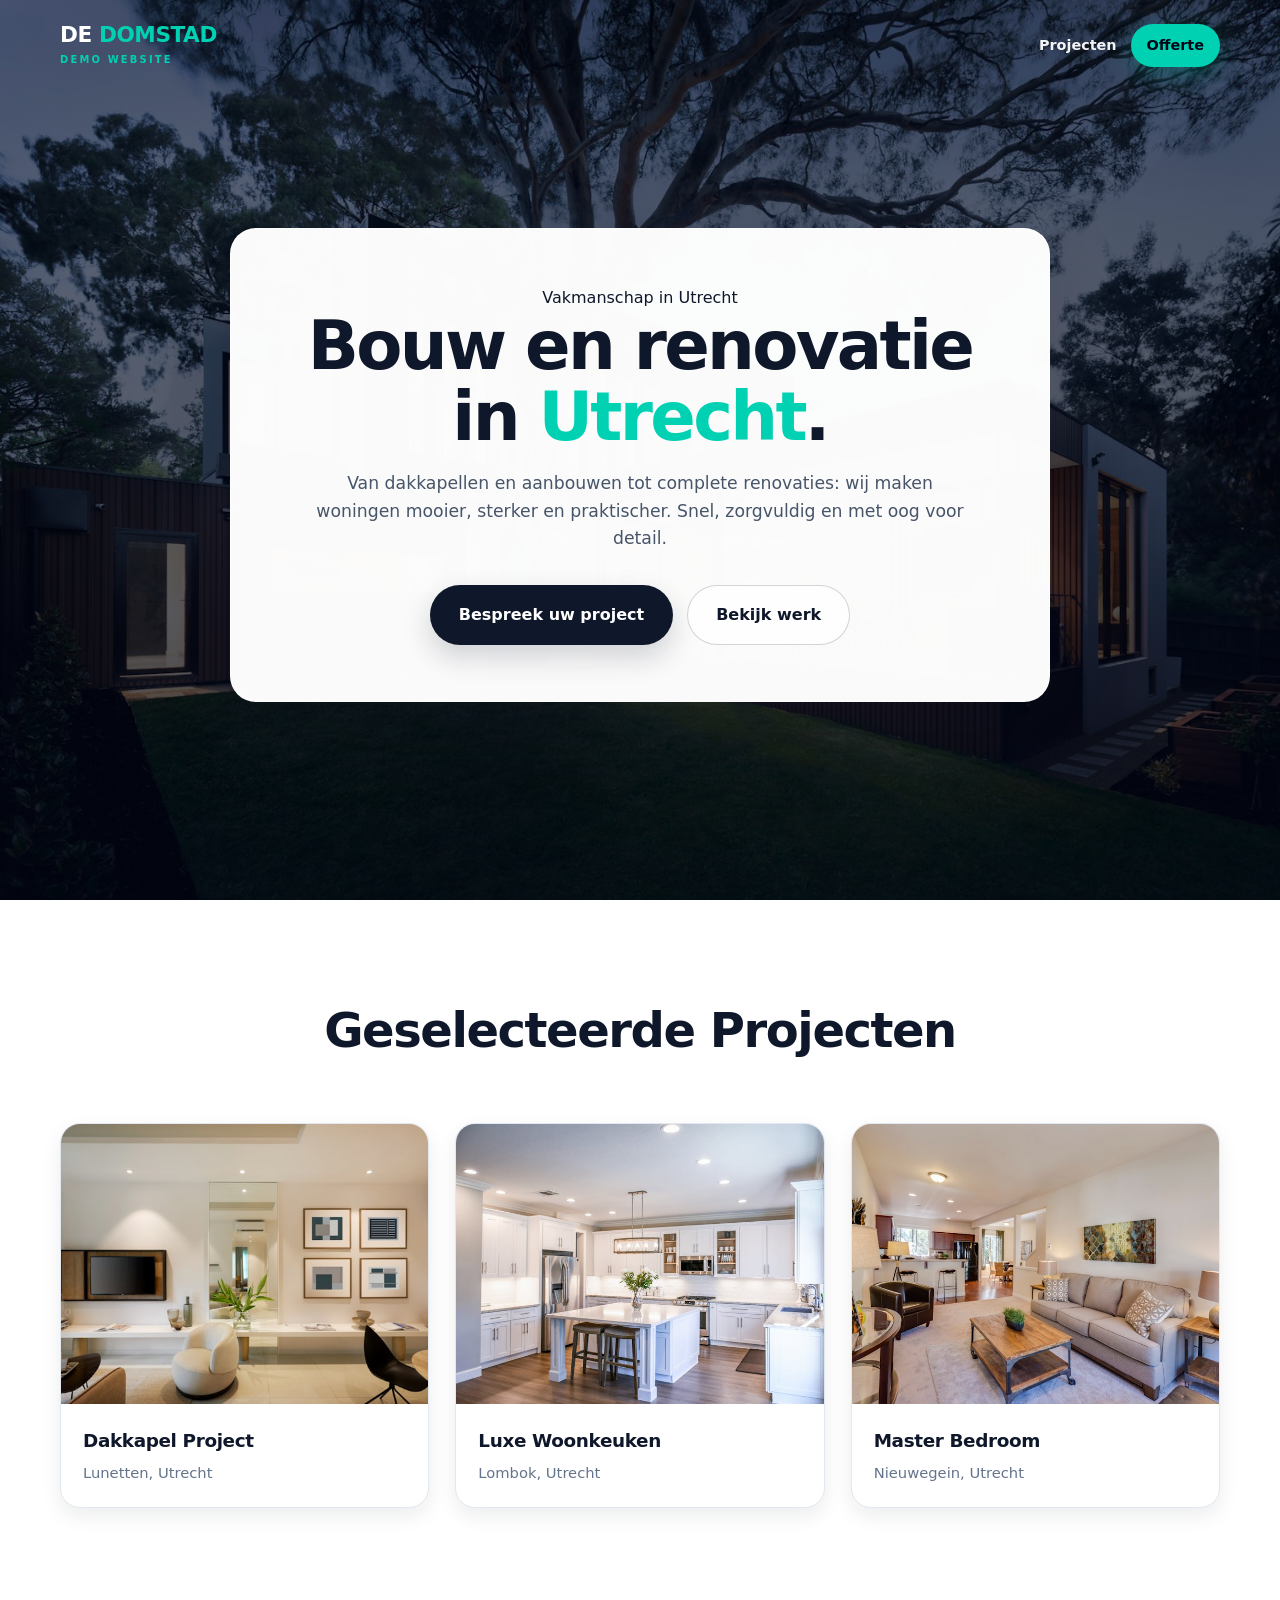
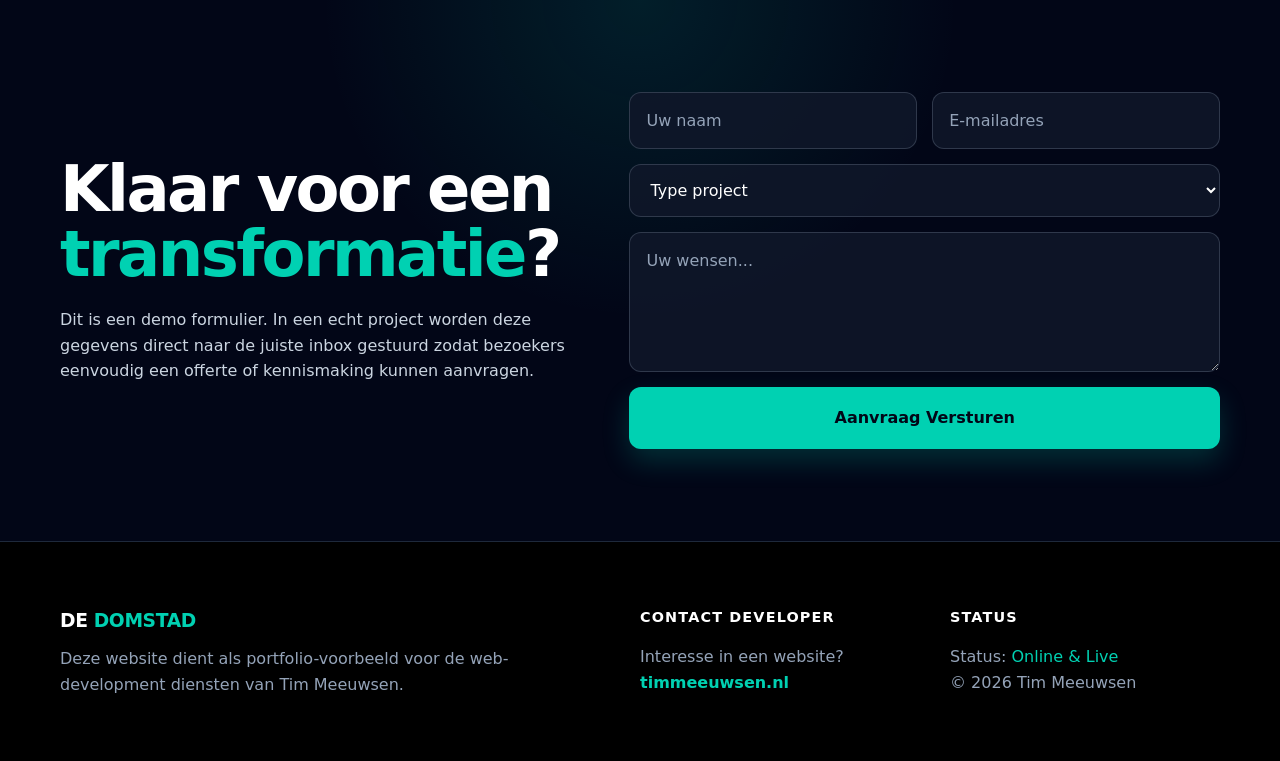
==== commit 10025a41: "Update index.html" ====
--- a/demo/index.html
+++ b/demo/index.html
@@ -6,84 +6,9 @@
     
     <title>Bouwbedrijf De Domstad | Renovatie, aanbouw & dakkapel in Utrecht</title>
     <meta name="description" content="Demo website voor een bouwbedrijf in Utrecht. Renovatie, aanbouw, dakkapel en luxe afwerking. Bekijk geselecteerde projecten en vraag eenvoudig een offerte aan.">
-    <meta name="keywords" content="bouwbedrijf Utrecht, renovatie Utrecht, aanbouw Utrecht, dakkapel Utrecht, verbouwing Utrecht, tim meeuwsen demo">
-    <meta name="author" content="Tim Meeuwsen">
-    <meta name="robots" content="index, follow, max-image-preview:large, max-snippet:-1, max-video-preview:-1">
-    <link rel="canonical" href="https://timmeeuwsen.nl/demo/">
-
-    <meta property="og:type" content="website">
-    <meta property="og:locale" content="nl_NL">
-    <meta property="og:title" content="Bouwbedrijf De Domstad | Renovatie, aanbouw & dakkapel in Utrecht">
-    <meta property="og:description" content="Demo website voor een bouwbedrijf in Utrecht. Bekijk projecten, lees meer over de aanpak en vraag een offerte aan.">
-    <meta property="og:url" content="https://timmeeuwsen.nl/demo/">
-    <meta property="og:image" content="https://timmeeuwsen.nl/demo/img/photo-1600585154340-be6161a56a0c.jpeg">
-
-    <meta name="twitter:card" content="summary_large_image">
-    <meta name="twitter:title" content="Bouwbedrijf De Domstad | Renovatie, aanbouw & dakkapel in Utrecht">
-    <meta name="twitter:description" content="Demo website voor een bouwbedrijf in Utrecht. Bekijk projecten en vraag eenvoudig een offerte aan.">
-    <meta name="twitter:image" content="https://timmeeuwsen.nl/demo/img/photo-1600585154340-be6161a56a0c.jpeg">
-
+    
     <link rel="stylesheet" href="style.css">
     <link href="https://fonts.googleapis.com/css2?family=Inter:wght@300;400;600;700;900&display=swap" rel="stylesheet">
-
-    <script type="application/ld+json">
-    {
-      "@context": "https://schema.org",
-      "@type": "LocalBusiness",
-      "name": "Bouwbedrijf De Domstad",
-      "url": "https://timmeeuwsen.nl/demo/",
-      "image": "https://timmeeuwsen.nl/demo/img/photo-1600585154340-be6161a56a0c.jpeg",
-      "description": "Demo website voor een bouwbedrijf in Utrecht gespecialiseerd in renovatie, aanbouw, dakkapellen en afwerking.",
-      "areaServed": {
-        "@type": "City",
-        "name": "Utrecht"
-      },
-      "address": {
-        "@type": "PostalAddress",
-        "addressLocality": "Utrecht",
-        "addressCountry": "NL"
-      },
-      "serviceType": [
-        "Renovatie",
-        "Aanbouw",
-        "Dakkapel",
-        "Woningafwerking"
-      ]
-    }
-    </script>
-
-    <script type="application/ld+json">
-    {
-      "@context": "https://schema.org",
-      "@type": "FAQPage",
-      "mainEntity": [
-        {
-          "@type": "Question",
-          "name": "Voor welke projecten kan ik een offerte aanvragen?",
-          "acceptedAnswer": {
-            "@type": "Answer",
-            "text": "Voor onder andere renovatie, aanbouw, dakkapellen, keukenverbouwingen en complete woningafwerking."
-          }
-        },
-        {
-          "@type": "Question",
-          "name": "Werkt dit als demo website?",
-          "acceptedAnswer": {
-            "@type": "Answer",
-            "text": "Ja, deze pagina is gebouwd als demo om de stijl, structuur en conversie van een bouwbedrijf website te laten zien."
-          }
-        },
-        {
-          "@type": "Question",
-          "name": "Kan deze website klanten opleveren?",
-          "acceptedAnswer": {
-            "@type": "Answer",
-            "text": "Ja, met sterke SEO-teksten, duidelijke call-to-actions en een goed offerteformulier kan deze site gericht leads binnenhalen."
-          }
-        }
-      ]
-    }
-    </script>
 </head>
 <body>
 
@@ -151,34 +76,6 @@
                 </div>
             </div>
         </section>
-
-        <section id="diensten" class="section">
-            <h2 class="section-title">Waar wij bij helpen</h2>
-            <p>
-                Deze demo laat zien hoe een bouwbedrijf zich helder kan positioneren op diensten zoals renovatie, aanbouw,
-                dakkapellen, keukenverbouwingen en hoogwaardige afwerking. Zo begrijpt een bezoeker snel wat u doet en
-                waarom hij contact moet opnemen.
-            </p>
-        </section>
-
-        <section id="faq" class="section">
-            <h2 class="section-title">Veelgestelde vragen</h2>
-
-            <details>
-                <summary>Voor welke projecten kan ik een offerte aanvragen?</summary>
-                <p>Voor renovatie, aanbouw, dakkapel, keukenverbouwing en complete woningafwerking.</p>
-            </details>
-
-            <details>
-                <summary>Is dit een echte bedrijfswebsite of een demo?</summary>
-                <p>Dit is een demo-website die laat zien hoe een sterke bouwbedrijf-pagina eruit kan zien voor klantenwerving.</p>
-            </details>
-
-            <details>
-                <summary>Waarom is deze pagina goed voor SEO en AI search?</summary>
-                <p>Omdat de pagina duidelijke koppen, relevante zoekwoorden, FAQ's, metadata en gestructureerde content bevat.</p>
-            </details>
-        </section>
     </main>
 
     <section id="contact" class="contact-section">
@@ -193,17 +90,17 @@
                 </div>
                 <form class="pro-form">
                     <div class="form-group-row">
-                        <input type="text" placeholder="Uw naam" required aria-label="Uw naam">
-                        <input type="email" placeholder="E-mailadres" required aria-label="E-mailadres">
+                        <input type="text" placeholder="Uw naam" required>
+                        <input type="email" placeholder="E-mailadres" required>
                     </div>
-                    <select required aria-label="Type project">
+                    <select required>
                         <option value="">Type project</option>
                         <option value="renovatie">Complete Renovatie</option>
                         <option value="aanbouw">Aanbouw / Dakkapel</option>
                         <option value="keuken">Keukenverbouwing</option>
                         <option value="afwerking">Afwerking / Interieur</option>
                     </select>
-                    <textarea placeholder="Uw wensen..." aria-label="Uw wensen"></textarea>
+                    <textarea placeholder="Uw wensen..."></textarea>
                     <button type="submit" class="btn-submit">Aanvraag Versturen</button>
                 </form>
             </div>
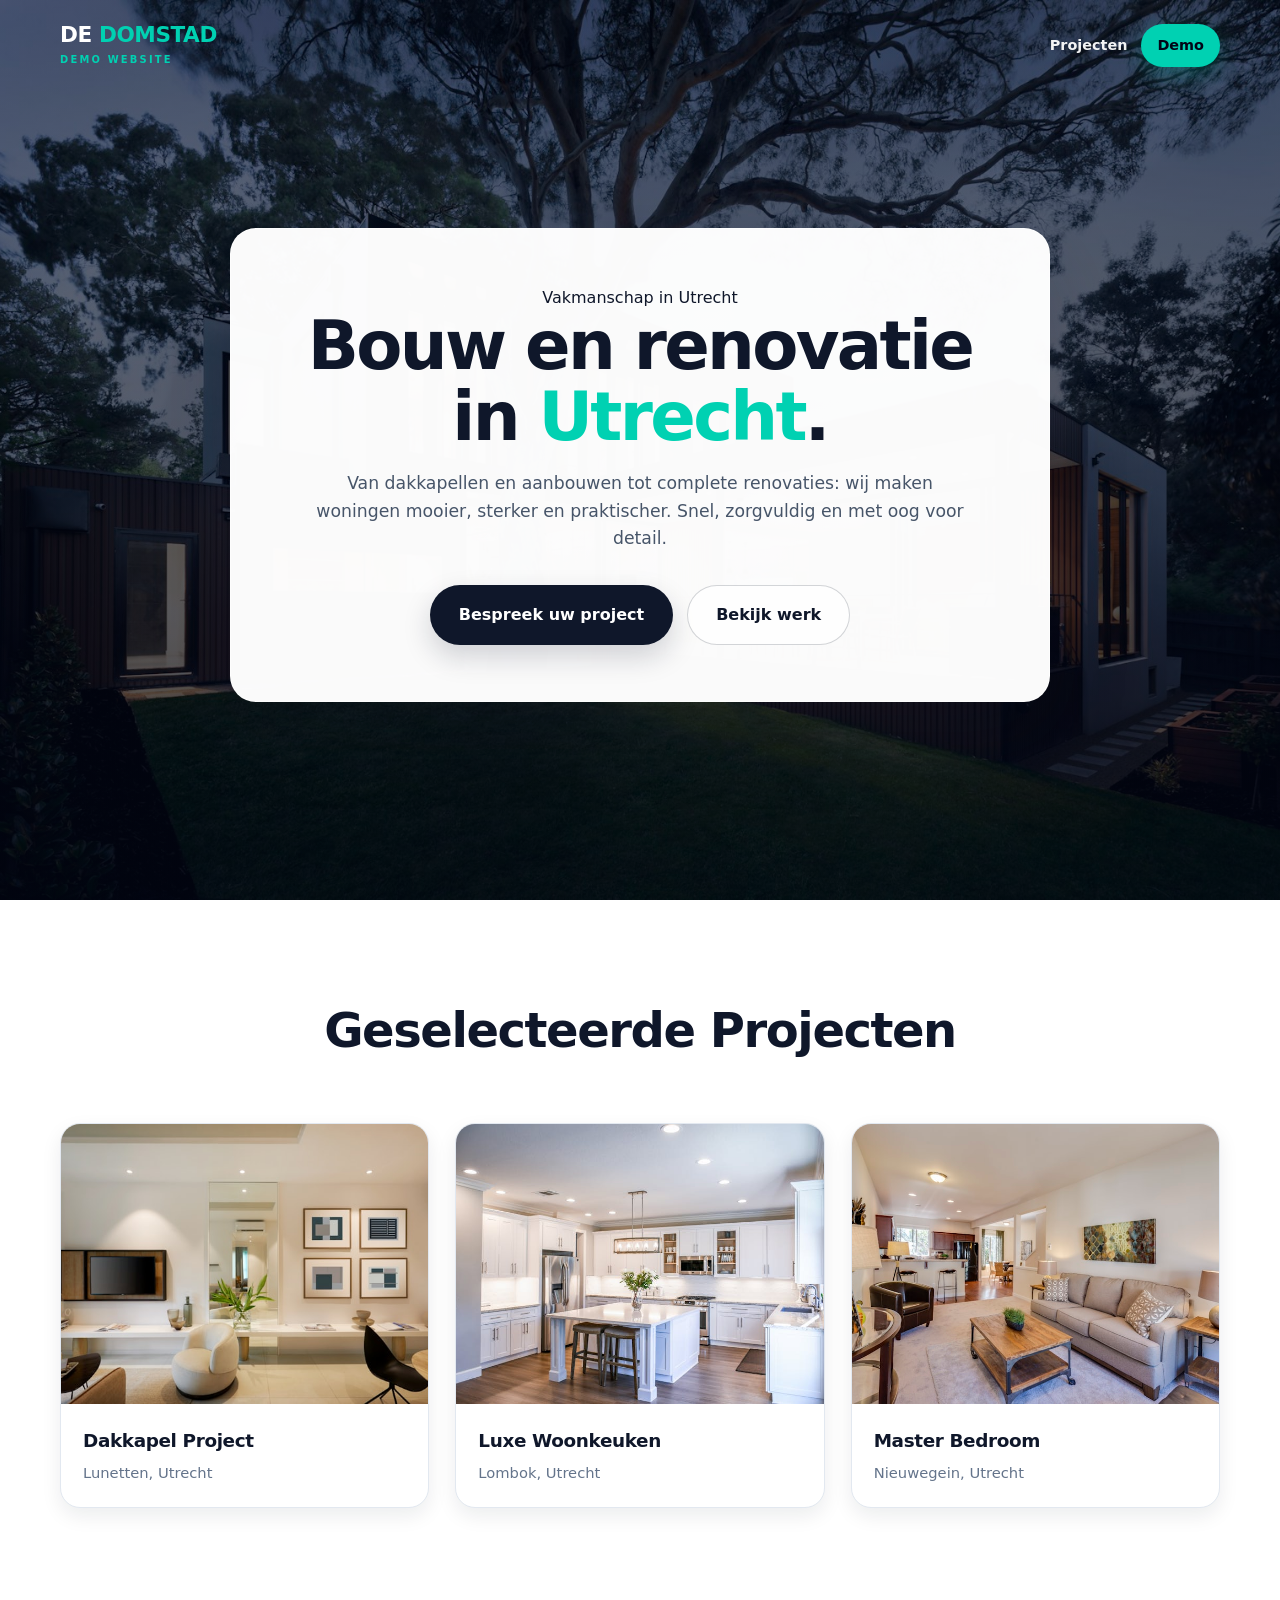
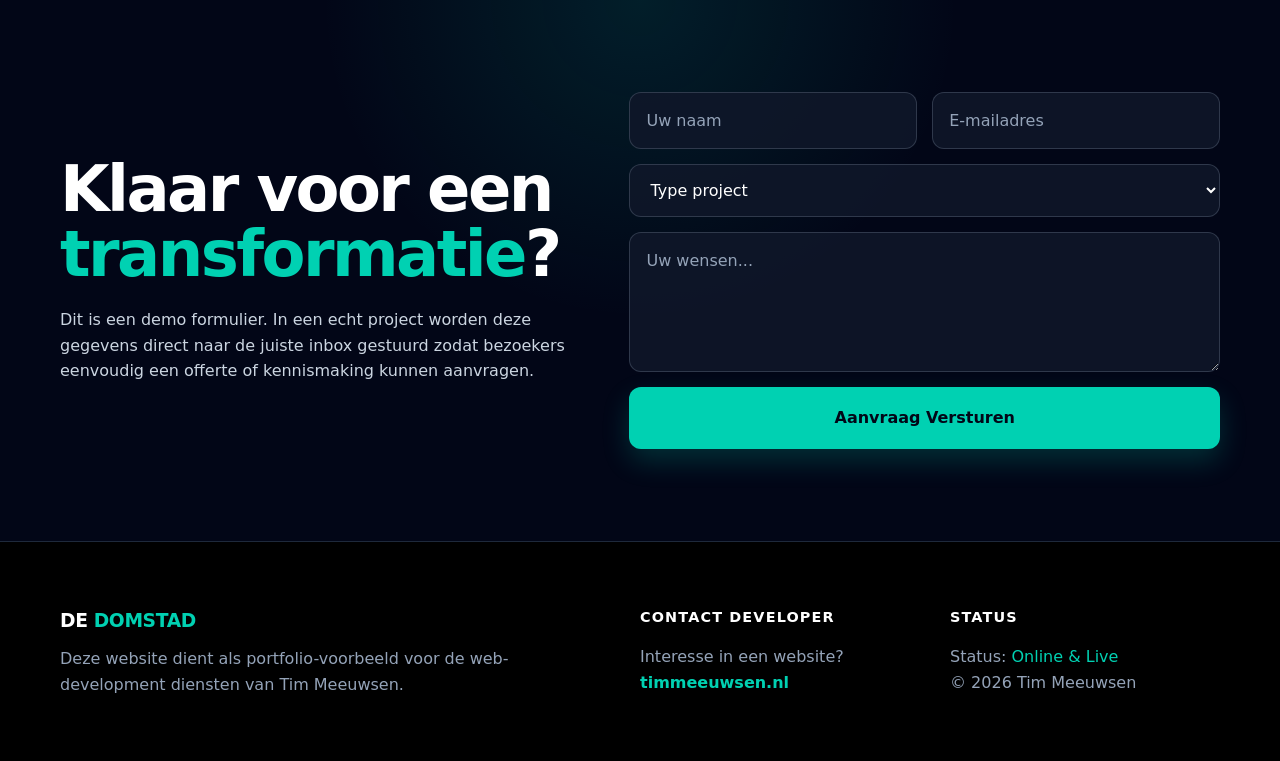
==== commit 5c64e6b9: "Update index.html" ====
--- a/demo/index.html
+++ b/demo/index.html
@@ -20,7 +20,7 @@
             </div>
             <div class="nav-links">
                 <a href="#projecten">Projecten</a>
-                <a href="#contact" class="btn-small-nav">Offerte</a>
+                <a href="menu" class="btn-small-nav">Demo</a>
             </div>
         </div>
     </nav>
